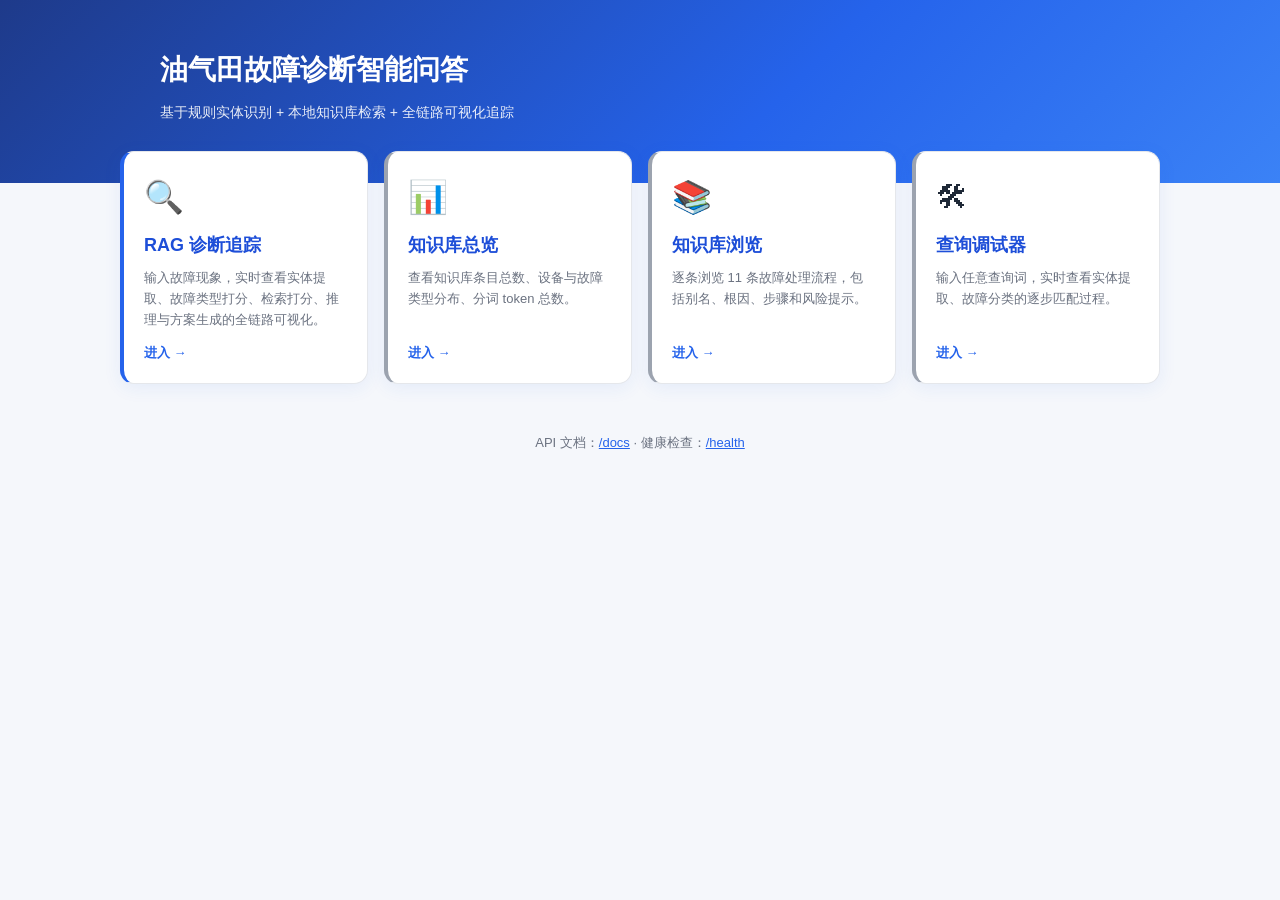
==== fault-diagnosis-agent/static/index.html @ ca2d5e28 "Add files via upload commit message" ====
<!DOCTYPE html>
<html lang="zh-CN">
<head>
<meta charset="UTF-8" />
<meta name="viewport" content="width=device-width, initial-scale=1.0" />
<title>油气田故障诊断智能问答 Agent</title>
<link rel="stylesheet" href="css/style.css" />
</head>
<body class="page">
  <header class="hero">
    <div class="hero-inner">
      <h1>油气田故障诊断智能问答</h1>
      <p class="subtitle">基于规则实体识别 + 本地知识库检索 + 全链路可视化追踪</p>
    </div>
  </header>

  <main class="container">
    <section class="card-grid">
      <a class="card card-primary" href="trace.html">
        <div class="card-icon">&#x1F50D;</div>
        <h2>RAG 诊断追踪</h2>
        <p>输入故障现象，实时查看实体提取、故障类型打分、检索打分、推理与方案生成的全链路可视化。</p>
        <span class="card-link">进入 &rarr;</span>
      </a>

      <a class="card card-secondary" href="kb.html">
        <div class="card-icon">&#x1F4CA;</div>
        <h2>知识库总览</h2>
        <p>查看知识库条目总数、设备与故障类型分布、分词 token 总数。</p>
        <span class="card-link">进入 &rarr;</span>
      </a>

      <a class="card card-secondary" href="items.html">
        <div class="card-icon">&#x1F4DA;</div>
        <h2>知识库浏览</h2>
        <p>逐条浏览 11 条故障处理流程，包括别名、根因、步骤和风险提示。</p>
        <span class="card-link">进入 &rarr;</span>
      </a>

      <a class="card card-secondary" href="debug.html">
        <div class="card-icon">&#x1F6E0;</div>
        <h2>查询调试器</h2>
        <p>输入任意查询词，实时查看实体提取、故障分类的逐步匹配过程。</p>
        <span class="card-link">进入 &rarr;</span>
      </a>
    </section>

    <section class="footer-note">
      <p>API 文档：<a href="/docs" target="_blank">/docs</a> &middot; 健康检查：<a href="/health" target="_blank">/health</a></p>
    </section>
  </main>
</body>
</html>
---- fault-diagnosis-agent/static/css/style.css ----
:root {
  --primary: #2563eb;
  --primary-dark: #1d4ed8;
  --primary-light: #dbeafe;
  --bg: #f5f7fb;
  --card: #ffffff;
  --text: #1f2937;
  --muted: #6b7280;
  --border: #e5e7eb;
  --success: #059669;
  --success-light: #dcfce7;
  --warning: #d97706;
  --warning-light: #fef3c7;
  --danger: #dc2626;
  --shadow: 0 4px 18px rgba(37, 99, 235, 0.08);
  --radius: 14px;
}
* { box-sizing: border-box; }
body {
  margin: 0;
  font-family: -apple-system, BlinkMacSystemFont, "PingFang SC", "Microsoft YaHei", "Segoe UI", Roboto, sans-serif;
  background: var(--bg);
  color: var(--text);
  line-height: 1.6;
}
.page { min-height: 100vh; }

.hero {
  background: linear-gradient(135deg, #1e3a8a 0%, #2563eb 60%, #3b82f6 100%);
  color: #fff;
  padding: 48px 24px 60px;
}
.hero-inner { max-width: 960px; margin: 0 auto; }
.hero h1 { margin: 0 0 8px; font-size: 28px; font-weight: 700; }
.hero .subtitle { margin: 0; opacity: .9; font-size: 14px; }

.container { max-width: 1080px; margin: -32px auto 48px; padding: 0 20px; }

.card-grid {
  display: grid;
  grid-template-columns: repeat(auto-fit, minmax(220px, 1fr));
  gap: 16px;
  margin-bottom: 20px;
}

.card {
  background: var(--card);
  border: 1px solid var(--border);
  border-radius: var(--radius);
  box-shadow: var(--shadow);
  padding: 20px;
  text-decoration: none;
  color: inherit;
  transition: transform .15s ease, box-shadow .15s ease;
  display: flex;
  flex-direction: column;
}
.card:hover { transform: translateY(-3px); box-shadow: 0 10px 30px rgba(37,99,235,.15); }
.card-primary { border-left: 4px solid var(--primary); }
.card-secondary { border-left: 4px solid #9ca3af; }
.card-icon { font-size: 32px; margin-bottom: 8px; }
.card h2 { margin: 0 0 8px; font-size: 18px; color: var(--primary-dark); }
.card p { margin: 0 0 12px; font-size: 13px; color: var(--muted); flex: 1; }
.card-link { color: var(--primary); font-size: 13px; font-weight: 600; }

.page-header {
  display: flex;
  justify-content: space-between;
  align-items: flex-end;
  flex-wrap: wrap;
  gap: 12px;
  margin-bottom: 16px;
  border-bottom: 1px solid var(--border);
  padding-bottom: 12px;
}
.page-header h1 { margin: 0; font-size: 22px; color: var(--primary-dark); }
.page-header .back { font-size: 13px; color: var(--primary); text-decoration: none; }

.panel {
  background: var(--card);
  border: 1px solid var(--border);
  border-radius: var(--radius);
  padding: 16px 18px;
  margin-bottom: 16px;
  box-shadow: var(--shadow);
}
.panel h2 {
  margin: 0 0 12px;
  font-size: 16px;
  color: var(--primary-dark);
  display: flex;
  align-items: center;
  gap: 8px;
}
.panel h2 .step {
  display: inline-block;
  width: 24px; height: 24px; line-height: 24px;
  text-align: center;
  border-radius: 50%;
  background: var(--primary);
  color: #fff;
  font-size: 13px;
  font-weight: 700;
}

.input-row {
  display: flex;
  flex-wrap: wrap;
  gap: 10px;
  align-items: flex-start;
}
.input-row textarea {
  flex: 1 1 360px;
  min-height: 56px;
  resize: vertical;
  padding: 10px 12px;
  border: 1px solid var(--border);
  border-radius: 10px;
  font-size: 14px;
  font-family: inherit;
  outline: none;
}
.input-row textarea:focus { border-color: var(--primary); box-shadow: 0 0 0 3px var(--primary-light); }
.input-row input[type="text"], .input-row input[type="number"] {
  padding: 10px 12px;
  border: 1px solid var(--border);
  border-radius: 10px;
  font-size: 14px;
  outline: none;
}
.input-row .slider {
  display: flex;
  align-items: center;
  gap: 8px;
  font-size: 13px;
  color: var(--muted);
}
button.btn {
  padding: 10px 18px;
  background: var(--primary);
  color: white;
  border: none;
  border-radius: 10px;
  font-size: 14px;
  font-weight: 600;
  cursor: pointer;
}
button.btn:hover { background: var(--primary-dark); }
button.btn:disabled { background: #9ca3af; cursor: not-allowed; }

.status { font-size: 13px; color: var(--muted); margin-top: 10px; }

.entity-list {
  display: grid;
  grid-template-columns: repeat(auto-fit, minmax(150px, 1fr));
  gap: 10px;
  margin-top: 6px;
}
.entity-item {
  padding: 10px 12px;
  background: var(--primary-light);
  border-radius: 8px;
  font-size: 13px;
}
.entity-item .label { color: var(--primary-dark); font-weight: 600; display: block; margin-bottom: 4px; font-size: 12px; }
.entity-item .value { color: var(--text); word-break: break-word; }
.entity-item.empty { background: #f3f4f6; }
.entity-item.empty .value { color: var(--muted); font-style: italic; }

.tokens { display: flex; flex-wrap: wrap; gap: 6px; margin-top: 8px; }
.token {
  background: #eef2ff;
  color: var(--primary-dark);
  padding: 3px 10px;
  border-radius: 999px;
  font-size: 12px;
  border: 1px solid #c7d2fe;
}

.bar-chart { display: flex; flex-direction: column; gap: 8px; margin-top: 8px; }
.bar-row { display: flex; align-items: center; gap: 10px; font-size: 13px; }
.bar-label { flex: 0 0 180px; color: var(--text); overflow: hidden; text-overflow: ellipsis; white-space: nowrap; }
.bar-outer { flex: 1; background: #f3f4f6; height: 20px; border-radius: 10px; overflow: hidden; }
.bar-inner { background: linear-gradient(90deg, #3b82f6, #2563eb); height: 100%; transition: width .4s ease; }
.bar-score { flex: 0 0 60px; text-align: right; font-variant-numeric: tabular-nums; color: var(--muted); font-size: 12px; }
.bar-row.selected .bar-inner { background: linear-gradient(90deg, #059669, #047857); }
.bar-row.selected .bar-label { color: var(--success); font-weight: 600; }

table.data-table {
  width: 100%;
  border-collapse: collapse;
  margin-top: 8px;
  font-size: 13px;
}
table.data-table th, table.data-table td {
  border-bottom: 1px solid var(--border);
  padding: 10px 8px;
  text-align: left;
}
table.data-table th {
  background: #f9fafb;
  color: var(--muted);
  font-weight: 600;
  font-size: 12px;
}
table.data-table tr.top-row td { background: var(--success-light); }
table.data-table tr:hover td { background: #f9fafb; }
table.data-table tr.top-row:hover td { background: #bbf7d0; }
table.data-table td.num { text-align: right; font-variant-numeric: tabular-nums; }

.kv {
  display: grid;
  grid-template-columns: repeat(auto-fit, minmax(150px, 1fr));
  gap: 10px;
  margin-top: 6px;
}
.kv .item { padding: 10px 12px; background: #f9fafb; border-radius: 8px; font-size: 13px; }
.kv .item .k { color: var(--muted); font-size: 12px; display: block; margin-bottom: 4px; }
.kv .item .v { color: var(--text); font-weight: 600; font-size: 18px; }

ol.steps { padding-left: 20px; line-height: 1.8; }
ol.steps li { font-size: 14px; margin-bottom: 4px; }

.risk-warn { background: var(--warning-light); border-left: 4px solid var(--warning); padding: 10px 14px; border-radius: 6px; font-size: 14px; }
.root-cause { background: var(--success-light); border-left: 4px solid var(--success); padding: 10px 14px; border-radius: 6px; font-size: 14px; }
.markdown { white-space: pre-wrap; font-size: 14px; line-height: 1.7; }

.flex-row { display: flex; flex-wrap: wrap; gap: 12px; }
.flex-row > div { flex: 1 1 240px; }

.timeline { position: relative; padding-left: 24px; }
.timeline::before {
  content: ''; position: absolute; left: 10px; top: 0; bottom: 0; width: 2px; background: var(--border);
}

.charts { display: grid; grid-template-columns: repeat(auto-fit, minmax(300px, 1fr)); gap: 16px; }
.chart-box { background: #fff; border: 1px solid var(--border); border-radius: var(--radius); padding: 12px; }

.kb-list { display: grid; grid-template-columns: repeat(auto-fit, minmax(280px, 1fr)); gap: 12px; }
.kb-card {
  background: #fff;
  border: 1px solid var(--border);
  border-radius: 10px;
  padding: 14px;
  box-shadow: 0 2px 8px rgba(0,0,0,.04);
}
.kb-card h3 { margin: 0 0 6px; font-size: 15px; color: var(--primary-dark); }
.kb-card .meta { color: var(--muted); font-size: 12px; margin-bottom: 8px; }
.kb-card p { font-size: 13px; margin: 4px 0; color: var(--text); }
.kb-card .expanded { display: none; }

.footer-note { text-align: center; color: var(--muted); font-size: 13px; padding: 16px; }
.footer-note a { color: var(--primary); }

.spinner { display: inline-block; width: 12px; height: 12px; border: 2px solid #c7d2fe; border-top-color: var(--primary); border-radius: 50%; animation: spin .8s linear infinite; vertical-align: middle; margin-right: 6px; }
@keyframes spin { to { transform: rotate(360deg); } }

details summary {
  cursor: pointer;
  padding: 6px 0;
  font-weight: 600;
  color: var(--primary-dark);
}
details[open] summary { margin-bottom: 8px; }

.quick-link {
  cursor: pointer;
  background: #eef2ff;
  color: #1e40af;
  padding: 3px 8px;
  border-radius: 999px;
  margin: 0 4px;
  font-size: 12px;
}

@media (max-width: 600px) {
  .hero { padding: 32px 16px 48px; }
  .hero h1 { font-size: 22px; }
  .container { padding: 0 12px; margin-top: -24px; }
  .bar-label { flex: 0 0 120px; }
}
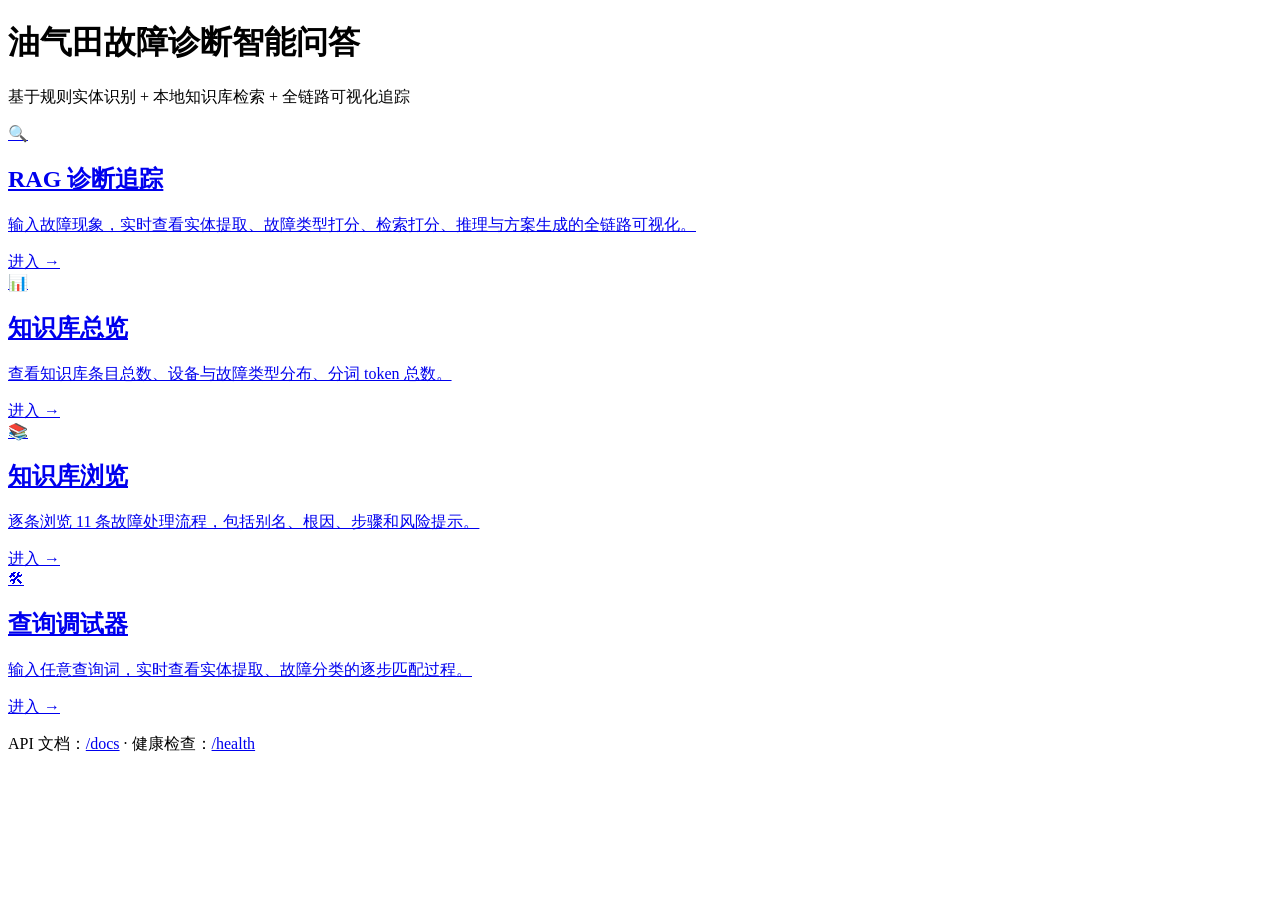
==== commit d60bdded: "Add files via upload" ====
--- a/fault-diagnosis-agent/static/index.html
+++ b/fault-diagnosis-agent/static/index.html
@@ -4,7 +4,7 @@
 <meta charset="UTF-8" />
 <meta name="viewport" content="width=device-width, initial-scale=1.0" />
 <title>油气田故障诊断智能问答 Agent</title>
-<link rel="stylesheet" href="css/style.css" />
+<link rel="stylesheet" href="/static/css/style.css" />
 </head>
 <body class="page">
   <header class="hero">
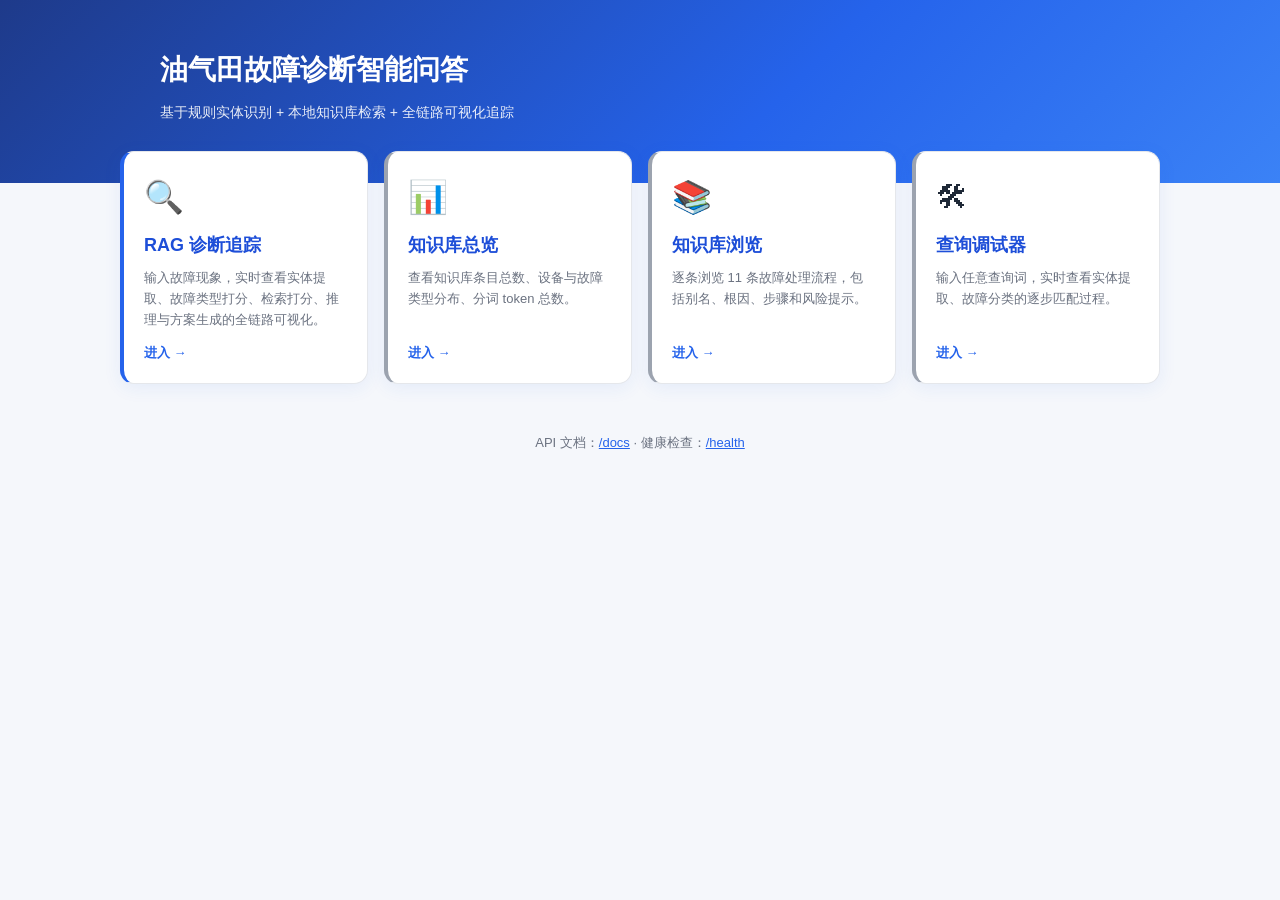
==== commit 0df9d22f: "Add files via upload" ====
--- a/fault-diagnosis-agent/static/index.html
+++ b/fault-diagnosis-agent/static/index.html
@@ -4,7 +4,7 @@
 <meta charset="UTF-8" />
 <meta name="viewport" content="width=device-width, initial-scale=1.0" />
 <title>油气田故障诊断智能问答 Agent</title>
-<link rel="stylesheet" href="/static/css/style.css" />
+<link rel="stylesheet" href="css/style.css" />
 </head>
 <body class="page">
   <header class="hero">
--- a/fault-diagnosis-agent/static/css/style.css
+++ b/fault-diagnosis-agent/static/css/style.css
@@ -0,0 +1,281 @@
+:root {
+  --primary: #2563eb;
+  --primary-dark: #1d4ed8;
+  --primary-light: #dbeafe;
+  --bg: #f5f7fb;
+  --card: #ffffff;
+  --text: #1f2937;
+  --muted: #6b7280;
+  --border: #e5e7eb;
+  --success: #059669;
+  --success-light: #dcfce7;
+  --warning: #d97706;
+  --warning-light: #fef3c7;
+  --danger: #dc2626;
+  --shadow: 0 4px 18px rgba(37, 99, 235, 0.08);
+  --radius: 14px;
+}
+* { box-sizing: border-box; }
+body {
+  margin: 0;
+  font-family: -apple-system, BlinkMacSystemFont, "PingFang SC", "Microsoft YaHei", "Segoe UI", Roboto, sans-serif;
+  background: var(--bg);
+  color: var(--text);
+  line-height: 1.6;
+}
+.page { min-height: 100vh; }
+
+.hero {
+  background: linear-gradient(135deg, #1e3a8a 0%, #2563eb 60%, #3b82f6 100%);
+  color: #fff;
+  padding: 48px 24px 60px;
+}
+.hero-inner { max-width: 960px; margin: 0 auto; }
+.hero h1 { margin: 0 0 8px; font-size: 28px; font-weight: 700; }
+.hero .subtitle { margin: 0; opacity: .9; font-size: 14px; }
+
+.container { max-width: 1080px; margin: -32px auto 48px; padding: 0 20px; }
+
+.card-grid {
+  display: grid;
+  grid-template-columns: repeat(auto-fit, minmax(220px, 1fr));
+  gap: 16px;
+  margin-bottom: 20px;
+}
+
+.card {
+  background: var(--card);
+  border: 1px solid var(--border);
+  border-radius: var(--radius);
+  box-shadow: var(--shadow);
+  padding: 20px;
+  text-decoration: none;
+  color: inherit;
+  transition: transform .15s ease, box-shadow .15s ease;
+  display: flex;
+  flex-direction: column;
+}
+.card:hover { transform: translateY(-3px); box-shadow: 0 10px 30px rgba(37,99,235,.15); }
+.card-primary { border-left: 4px solid var(--primary); }
+.card-secondary { border-left: 4px solid #9ca3af; }
+.card-icon { font-size: 32px; margin-bottom: 8px; }
+.card h2 { margin: 0 0 8px; font-size: 18px; color: var(--primary-dark); }
+.card p { margin: 0 0 12px; font-size: 13px; color: var(--muted); flex: 1; }
+.card-link { color: var(--primary); font-size: 13px; font-weight: 600; }
+
+.page-header {
+  display: flex;
+  justify-content: space-between;
+  align-items: flex-end;
+  flex-wrap: wrap;
+  gap: 12px;
+  margin-bottom: 16px;
+  border-bottom: 1px solid var(--border);
+  padding-bottom: 12px;
+}
+.page-header h1 { margin: 0; font-size: 22px; color: var(--primary-dark); }
+.page-header .back { font-size: 13px; color: var(--primary); text-decoration: none; }
+
+.panel {
+  background: var(--card);
+  border: 1px solid var(--border);
+  border-radius: var(--radius);
+  padding: 16px 18px;
+  margin-bottom: 16px;
+  box-shadow: var(--shadow);
+}
+.panel h2 {
+  margin: 0 0 12px;
+  font-size: 16px;
+  color: var(--primary-dark);
+  display: flex;
+  align-items: center;
+  gap: 8px;
+}
+.panel h2 .step {
+  display: inline-block;
+  width: 24px; height: 24px; line-height: 24px;
+  text-align: center;
+  border-radius: 50%;
+  background: var(--primary);
+  color: #fff;
+  font-size: 13px;
+  font-weight: 700;
+}
+
+.input-row {
+  display: flex;
+  flex-wrap: wrap;
+  gap: 10px;
+  align-items: flex-start;
+}
+.input-row textarea {
+  flex: 1 1 360px;
+  min-height: 56px;
+  resize: vertical;
+  padding: 10px 12px;
+  border: 1px solid var(--border);
+  border-radius: 10px;
+  font-size: 14px;
+  font-family: inherit;
+  outline: none;
+}
+.input-row textarea:focus { border-color: var(--primary); box-shadow: 0 0 0 3px var(--primary-light); }
+.input-row input[type="text"], .input-row input[type="number"] {
+  padding: 10px 12px;
+  border: 1px solid var(--border);
+  border-radius: 10px;
+  font-size: 14px;
+  outline: none;
+}
+.input-row .slider {
+  display: flex;
+  align-items: center;
+  gap: 8px;
+  font-size: 13px;
+  color: var(--muted);
+}
+button.btn {
+  padding: 10px 18px;
+  background: var(--primary);
+  color: white;
+  border: none;
+  border-radius: 10px;
+  font-size: 14px;
+  font-weight: 600;
+  cursor: pointer;
+}
+button.btn:hover { background: var(--primary-dark); }
+button.btn:disabled { background: #9ca3af; cursor: not-allowed; }
+
+.status { font-size: 13px; color: var(--muted); margin-top: 10px; }
+
+.entity-list {
+  display: grid;
+  grid-template-columns: repeat(auto-fit, minmax(150px, 1fr));
+  gap: 10px;
+  margin-top: 6px;
+}
+.entity-item {
+  padding: 10px 12px;
+  background: var(--primary-light);
+  border-radius: 8px;
+  font-size: 13px;
+}
+.entity-item .label { color: var(--primary-dark); font-weight: 600; display: block; margin-bottom: 4px; font-size: 12px; }
+.entity-item .value { color: var(--text); word-break: break-word; }
+.entity-item.empty { background: #f3f4f6; }
+.entity-item.empty .value { color: var(--muted); font-style: italic; }
+
+.tokens { display: flex; flex-wrap: wrap; gap: 6px; margin-top: 8px; }
+.token {
+  background: #eef2ff;
+  color: var(--primary-dark);
+  padding: 3px 10px;
+  border-radius: 999px;
+  font-size: 12px;
+  border: 1px solid #c7d2fe;
+}
+
+.bar-chart { display: flex; flex-direction: column; gap: 8px; margin-top: 8px; }
+.bar-row { display: flex; align-items: center; gap: 10px; font-size: 13px; }
+.bar-label { flex: 0 0 180px; color: var(--text); overflow: hidden; text-overflow: ellipsis; white-space: nowrap; }
+.bar-outer { flex: 1; background: #f3f4f6; height: 20px; border-radius: 10px; overflow: hidden; }
+.bar-inner { background: linear-gradient(90deg, #3b82f6, #2563eb); height: 100%; transition: width .4s ease; }
+.bar-score { flex: 0 0 60px; text-align: right; font-variant-numeric: tabular-nums; color: var(--muted); font-size: 12px; }
+.bar-row.selected .bar-inner { background: linear-gradient(90deg, #059669, #047857); }
+.bar-row.selected .bar-label { color: var(--success); font-weight: 600; }
+
+table.data-table {
+  width: 100%;
+  border-collapse: collapse;
+  margin-top: 8px;
+  font-size: 13px;
+}
+table.data-table th, table.data-table td {
+  border-bottom: 1px solid var(--border);
+  padding: 10px 8px;
+  text-align: left;
+}
+table.data-table th {
+  background: #f9fafb;
+  color: var(--muted);
+  font-weight: 600;
+  font-size: 12px;
+}
+table.data-table tr.top-row td { background: var(--success-light); }
+table.data-table tr:hover td { background: #f9fafb; }
+table.data-table tr.top-row:hover td { background: #bbf7d0; }
+table.data-table td.num { text-align: right; font-variant-numeric: tabular-nums; }
+
+.kv {
+  display: grid;
+  grid-template-columns: repeat(auto-fit, minmax(150px, 1fr));
+  gap: 10px;
+  margin-top: 6px;
+}
+.kv .item { padding: 10px 12px; background: #f9fafb; border-radius: 8px; font-size: 13px; }
+.kv .item .k { color: var(--muted); font-size: 12px; display: block; margin-bottom: 4px; }
+.kv .item .v { color: var(--text); font-weight: 600; font-size: 18px; }
+
+ol.steps { padding-left: 20px; line-height: 1.8; }
+ol.steps li { font-size: 14px; margin-bottom: 4px; }
+
+.risk-warn { background: var(--warning-light); border-left: 4px solid var(--warning); padding: 10px 14px; border-radius: 6px; font-size: 14px; }
+.root-cause { background: var(--success-light); border-left: 4px solid var(--success); padding: 10px 14px; border-radius: 6px; font-size: 14px; }
+.markdown { white-space: pre-wrap; font-size: 14px; line-height: 1.7; }
+
+.flex-row { display: flex; flex-wrap: wrap; gap: 12px; }
+.flex-row > div { flex: 1 1 240px; }
+
+.timeline { position: relative; padding-left: 24px; }
+.timeline::before {
+  content: ''; position: absolute; left: 10px; top: 0; bottom: 0; width: 2px; background: var(--border);
+}
+
+.charts { display: grid; grid-template-columns: repeat(auto-fit, minmax(300px, 1fr)); gap: 16px; }
+.chart-box { background: #fff; border: 1px solid var(--border); border-radius: var(--radius); padding: 12px; }
+
+.kb-list { display: grid; grid-template-columns: repeat(auto-fit, minmax(280px, 1fr)); gap: 12px; }
+.kb-card {
+  background: #fff;
+  border: 1px solid var(--border);
+  border-radius: 10px;
+  padding: 14px;
+  box-shadow: 0 2px 8px rgba(0,0,0,.04);
+}
+.kb-card h3 { margin: 0 0 6px; font-size: 15px; color: var(--primary-dark); }
+.kb-card .meta { color: var(--muted); font-size: 12px; margin-bottom: 8px; }
+.kb-card p { font-size: 13px; margin: 4px 0; color: var(--text); }
+.kb-card .expanded { display: none; }
+
+.footer-note { text-align: center; color: var(--muted); font-size: 13px; padding: 16px; }
+.footer-note a { color: var(--primary); }
+
+.spinner { display: inline-block; width: 12px; height: 12px; border: 2px solid #c7d2fe; border-top-color: var(--primary); border-radius: 50%; animation: spin .8s linear infinite; vertical-align: middle; margin-right: 6px; }
+@keyframes spin { to { transform: rotate(360deg); } }
+
+details summary {
+  cursor: pointer;
+  padding: 6px 0;
+  font-weight: 600;
+  color: var(--primary-dark);
+}
+details[open] summary { margin-bottom: 8px; }
+
+.quick-link {
+  cursor: pointer;
+  background: #eef2ff;
+  color: #1e40af;
+  padding: 3px 8px;
+  border-radius: 999px;
+  margin: 0 4px;
+  font-size: 12px;
+}
+
+@media (max-width: 600px) {
+  .hero { padding: 32px 16px 48px; }
+  .hero h1 { font-size: 22px; }
+  .container { padding: 0 12px; margin-top: -24px; }
+  .bar-label { flex: 0 0 120px; }
+}
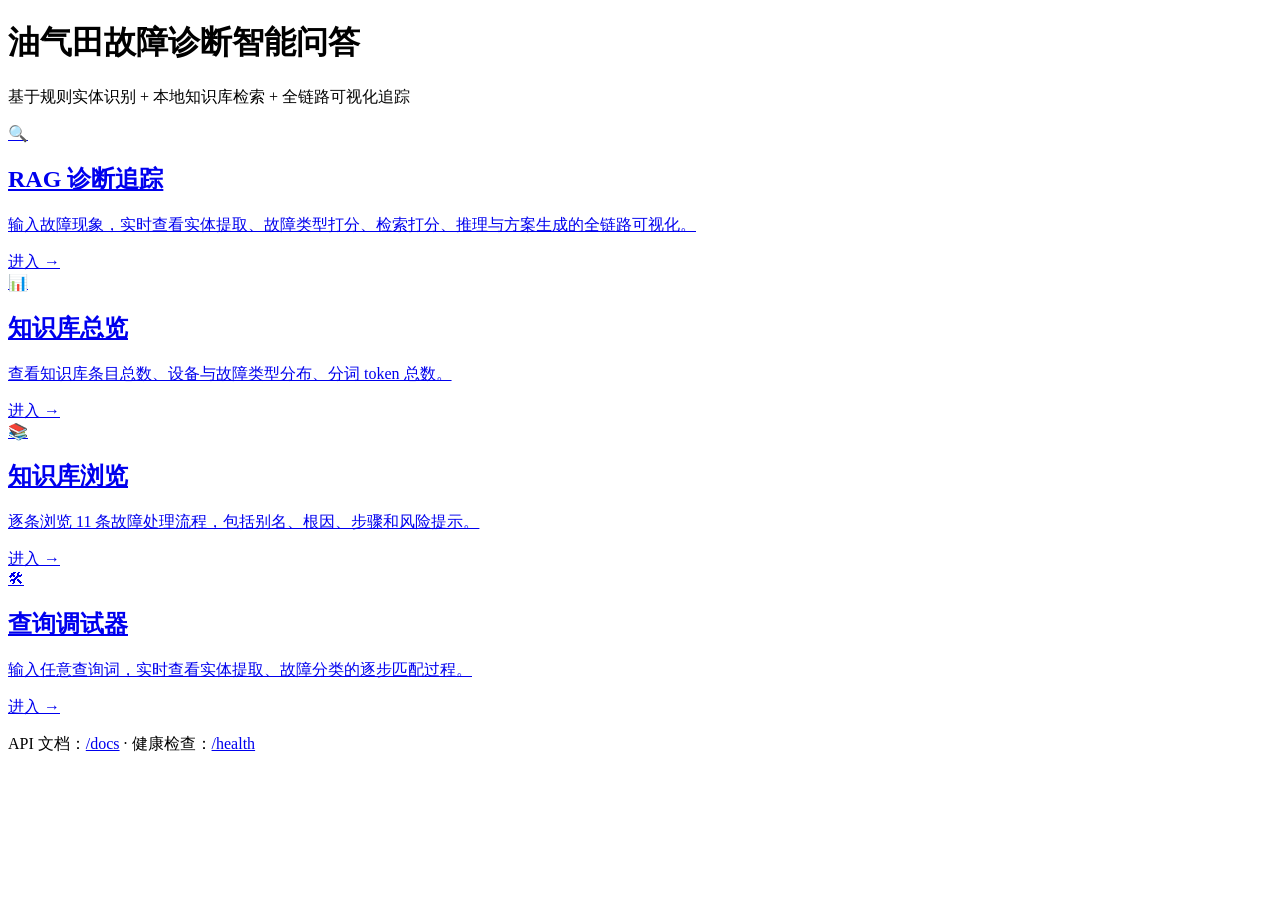
==== commit d3326a16: "Add files via upload" ====
--- a/fault-diagnosis-agent/static/index.html
+++ b/fault-diagnosis-agent/static/index.html
@@ -4,7 +4,7 @@
 <meta charset="UTF-8" />
 <meta name="viewport" content="width=device-width, initial-scale=1.0" />
 <title>油气田故障诊断智能问答 Agent</title>
-<link rel="stylesheet" href="css/style.css" />
+<link rel="stylesheet" href="/static/css/style.css" />
 </head>
 <body class="page">
   <header class="hero">
